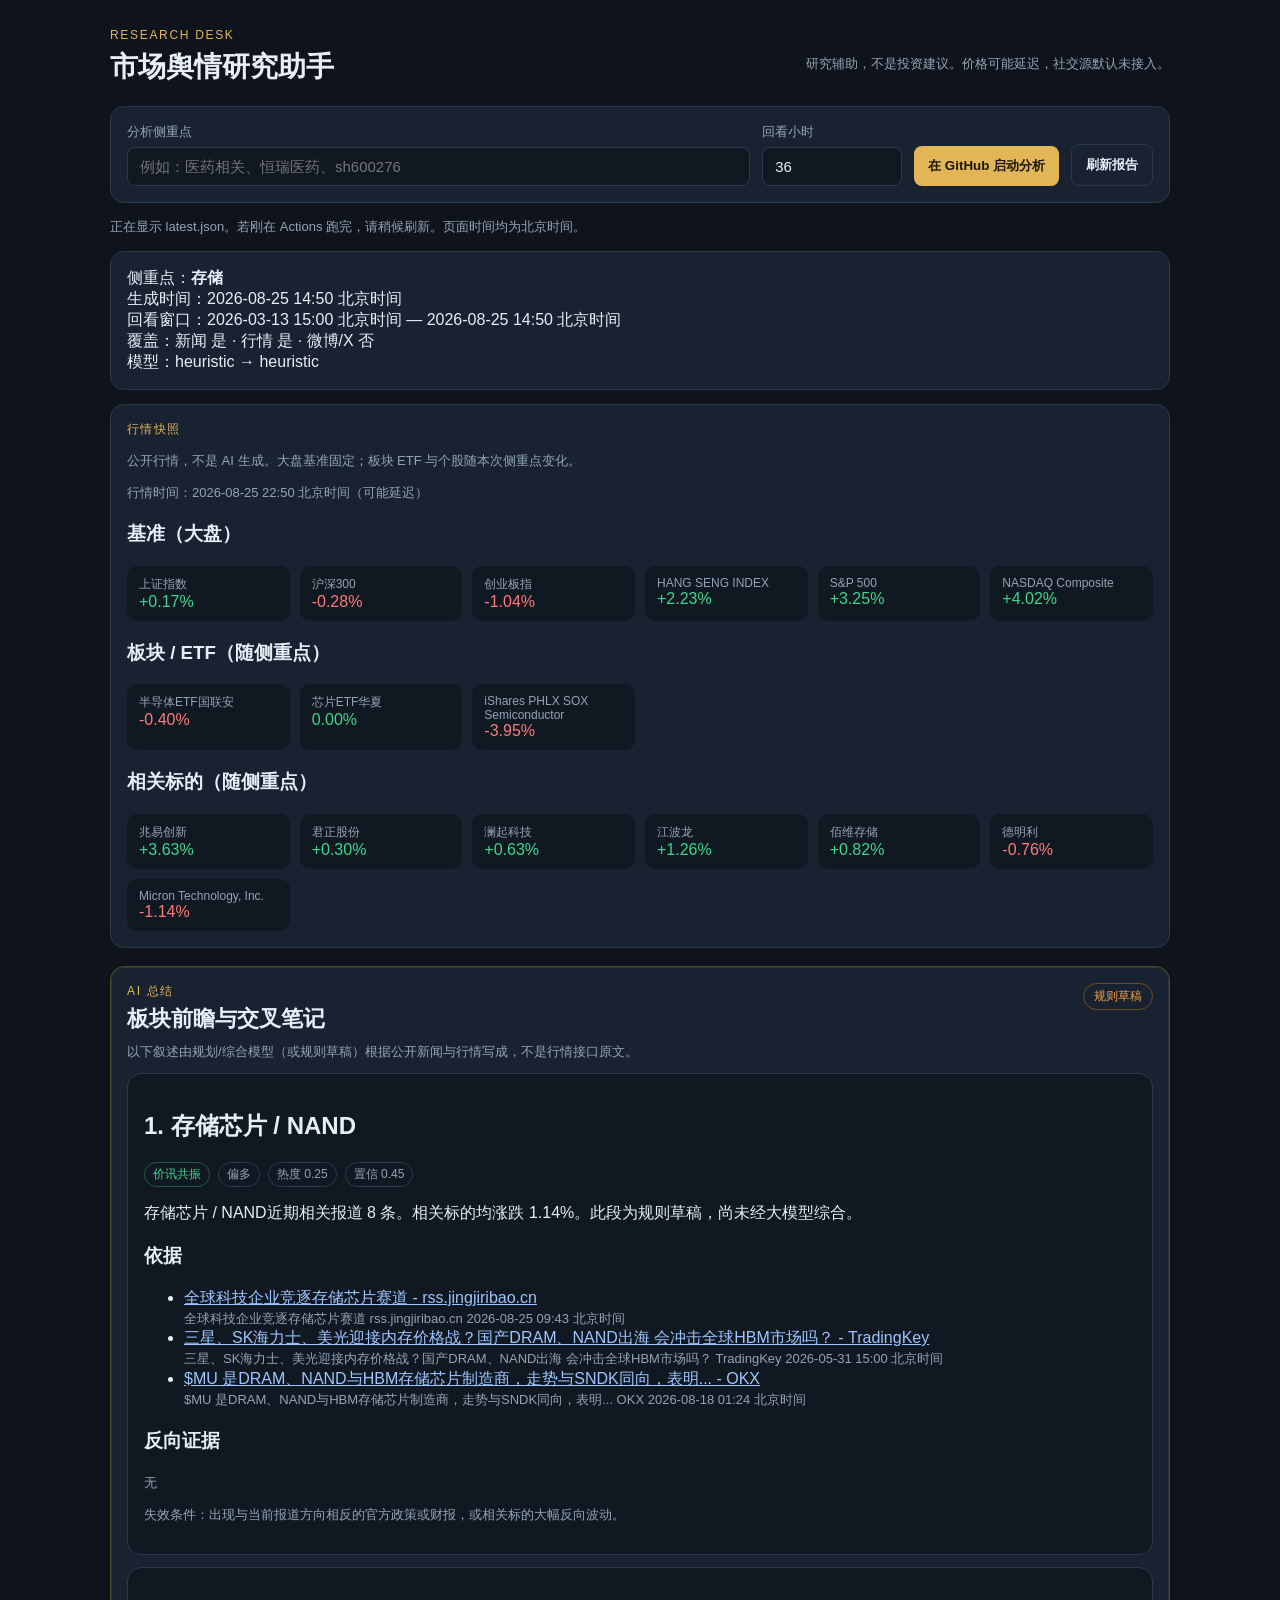
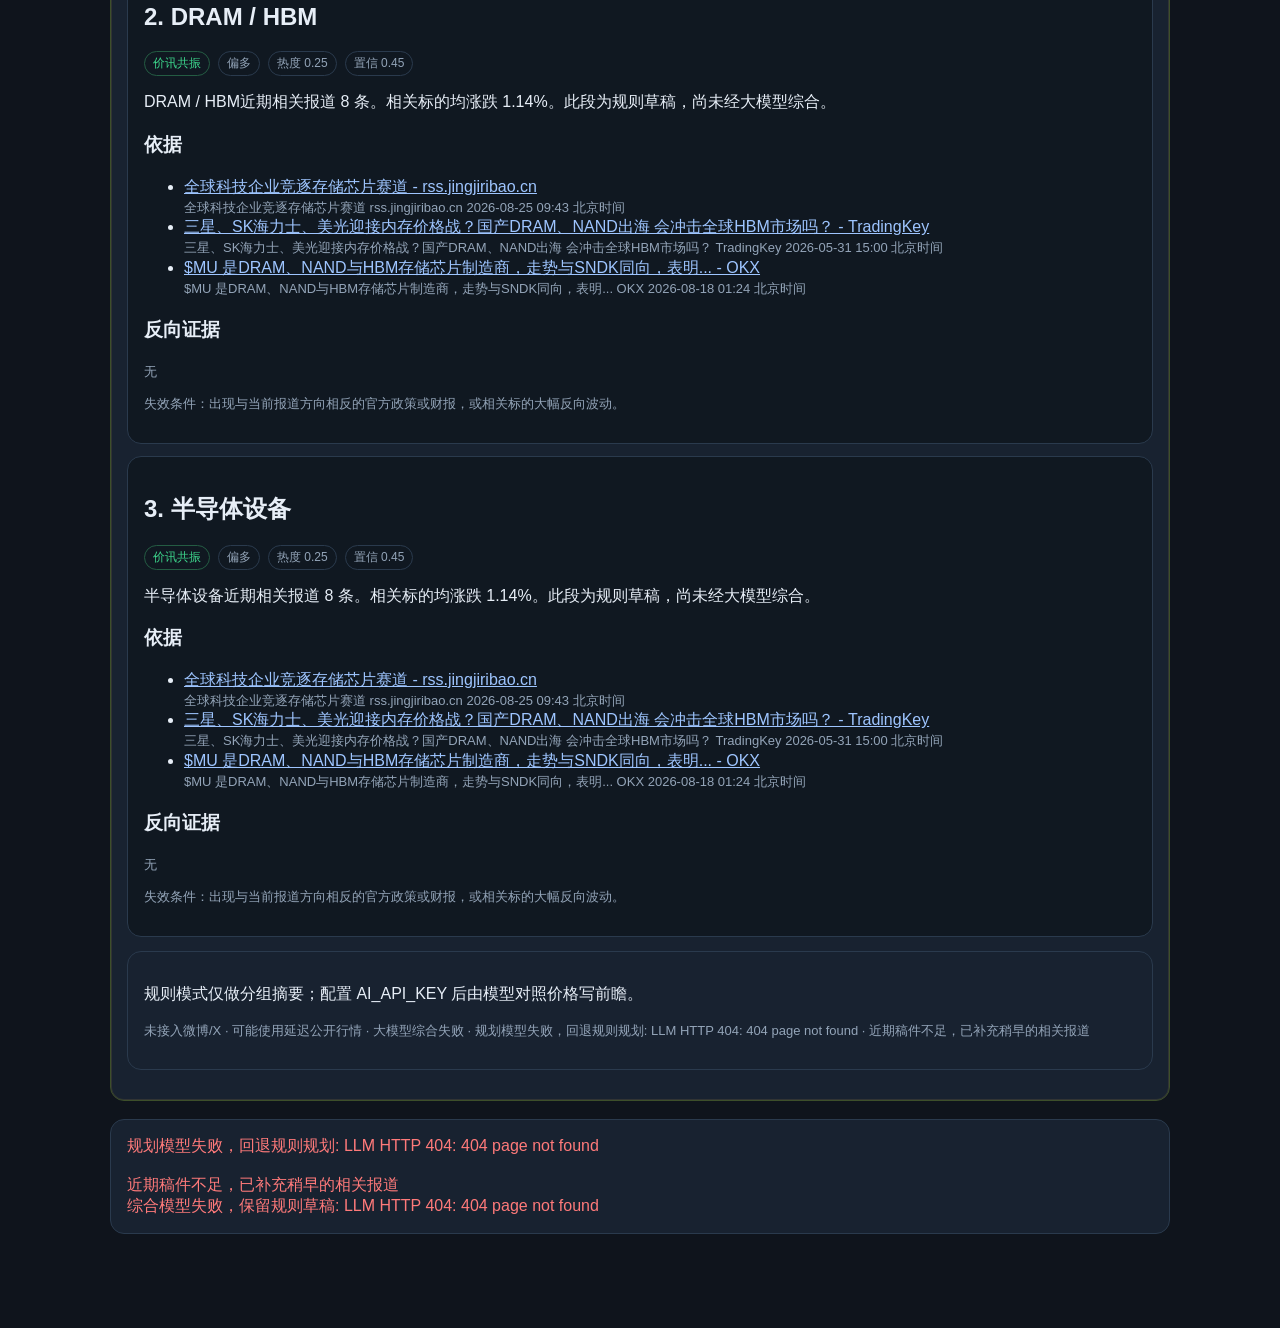
==== index.html @ d7b9e366 "Match quotes and news to the analysis focus, and label AI summary. Tencent quote timestamps are Beij" ====
<!DOCTYPE html>
<html lang="zh-CN">
  <head>
    <meta charset="utf-8" />
    <meta name="viewport" content="width=device-width, initial-scale=1" />
    <title>市场舆情研究助手</title>
    <link rel="stylesheet" href="./styles.css" />
  </head>
  <body>
    <header class="top">
      <div>
        <p class="kicker">Research desk</p>
        <h1>市场舆情研究助手</h1>
      </div>
      <p class="disclaimer">研究辅助，不是投资建议。价格可能延迟，社交源默认未接入。</p>
    </header>

    <section class="panel controls">
      <label>
        分析侧重点
        <input id="focus" type="text" placeholder="例如：医药相关、恒瑞医药、sh600276" />
      </label>
      <label>
        回看小时
        <input id="lookback" type="number" min="6" max="72" value="36" />
      </label>
      <button id="start" type="button">在 GitHub 启动分析</button>
      <button id="reload" type="button" class="ghost">刷新报告</button>
    </section>
    <p class="hint" id="hint">
      密钥在 GitHub Actions Secrets 中，不会出现在本页。点击后到仓库 Actions 里 Run workflow，把侧重点粘贴进去。板块 ETF 与个股随侧重点变化；大盘基准固定。
    </p>

    <section id="status" class="panel status" hidden></section>
    <section id="snapshot" class="panel snapshot" hidden></section>
    <section id="ai-summary" class="ai-summary" hidden>
      <header class="ai-summary-head">
        <div>
          <p class="kicker">AI 总结</p>
          <h2>板块前瞻与交叉笔记</h2>
        </div>
        <span id="ai-badge" class="ai-badge">—</span>
      </header>
      <p class="hint ai-summary-note">
        以下叙述由规划/综合模型（或规则草稿）根据公开新闻与行情写成，不是行情接口原文。
      </p>
      <div id="outlook"></div>
      <section id="notes" class="panel notes-inside"></section>
    </section>
    <section id="errors" class="panel errors" hidden></section>

    <script src="./config.js"></script>
    <script src="./app.js"></script>
  </body>
</html>
---- styles.css ----
:root {
  --bg: #0f141c;
  --panel: #182230;
  --line: #2a3a4d;
  --text: #e7eef7;
  --muted: #93a4b8;
  --gold: #e2b657;
  --up: #3dd68c;
  --down: #ff7a7a;
  --warn: #f0a14a;
}
* { box-sizing: border-box; }
html, body { margin: 0; padding: 0; background: var(--bg); color: var(--text); font-family: "Segoe UI", "PingFang SC", "Noto Sans SC", sans-serif; }
body { max-width: 1100px; margin: 0 auto; padding: 28px 20px 80px; }
.top { display: flex; justify-content: space-between; gap: 16px; align-items: flex-end; margin-bottom: 20px; }
.kicker { margin: 0; letter-spacing: 0.14em; text-transform: uppercase; color: var(--gold); font-size: 12px; }
h1 { margin: 6px 0 0; font-size: 28px; font-weight: 650; }
.disclaimer, .hint { color: var(--muted); font-size: 13px; line-height: 1.5; }
.panel { background: var(--panel); border: 1px solid var(--line); border-radius: 14px; padding: 16px; margin: 14px 0; }
.controls { display: grid; grid-template-columns: 1fr 140px auto auto; gap: 12px; align-items: end; }
label { display: flex; flex-direction: column; gap: 6px; font-size: 13px; color: var(--muted); }
input { background: #101821; color: var(--text); border: 1px solid var(--line); border-radius: 8px; padding: 10px 12px; font-size: 15px; }
button { background: var(--gold); color: #1b1406; border: 0; border-radius: 8px; padding: 11px 14px; font-weight: 700; cursor: pointer; }
button.ghost { background: transparent; color: var(--text); border: 1px solid var(--line); }
.quotes { display: grid; grid-template-columns: repeat(auto-fill, minmax(160px, 1fr)); gap: 10px; }
.quote { background: #101821; border-radius: 10px; padding: 10px 12px; }
.quote .name { color: var(--muted); font-size: 12px; }
.quote .chg.up { color: var(--up); }
.quote .chg.down { color: var(--down); }
.card { background: var(--panel); border: 1px solid var(--line); border-radius: 14px; padding: 16px; margin: 12px 0; }
.meta { display: flex; flex-wrap: wrap; gap: 8px; margin: 8px 0 12px; }
.tag { font-size: 12px; border-radius: 999px; padding: 3px 8px; border: 1px solid var(--line); color: var(--muted); }
.tag.confirming { color: var(--up); border-color: #245c43; }
.tag.pricedIn { color: var(--warn); border-color: #6d4d1f; }
.tag.divergence { color: var(--down); border-color: #6d2e2e; }
.snapshot-kicker, .section-kicker {
  margin: 0 0 8px;
  letter-spacing: 0.12em;
  text-transform: uppercase;
  color: var(--gold);
  font-size: 12px;
}
.ai-summary {
  background: var(--panel);
  border: 1px solid #3d4f2a;
  border-radius: 14px;
  padding: 16px;
  margin: 18px 0;
  box-shadow: inset 0 0 0 1px rgba(226, 182, 87, 0.12);
}
.ai-summary-head {
  display: flex;
  justify-content: space-between;
  gap: 12px;
  align-items: flex-start;
  margin-bottom: 8px;
}
.ai-summary-head h2 { margin: 4px 0 0; font-size: 22px; }
.ai-summary-note { margin: 0 0 12px; }
.ai-badge {
  font-size: 12px;
  border-radius: 999px;
  padding: 4px 10px;
  border: 1px solid #6d4d1f;
  color: var(--gold);
  white-space: nowrap;
}
.ai-badge.heuristic {
  color: var(--warn);
  border-color: #6d4d1f;
}
.ai-summary .card { background: #101821; }
.evidence a { color: #9ec5ff; }
.errors { color: var(--down); white-space: pre-wrap; }
@media (max-width: 800px) {
  .top, .controls { display: block; }
  button { width: 100%; margin-top: 8px; }
}
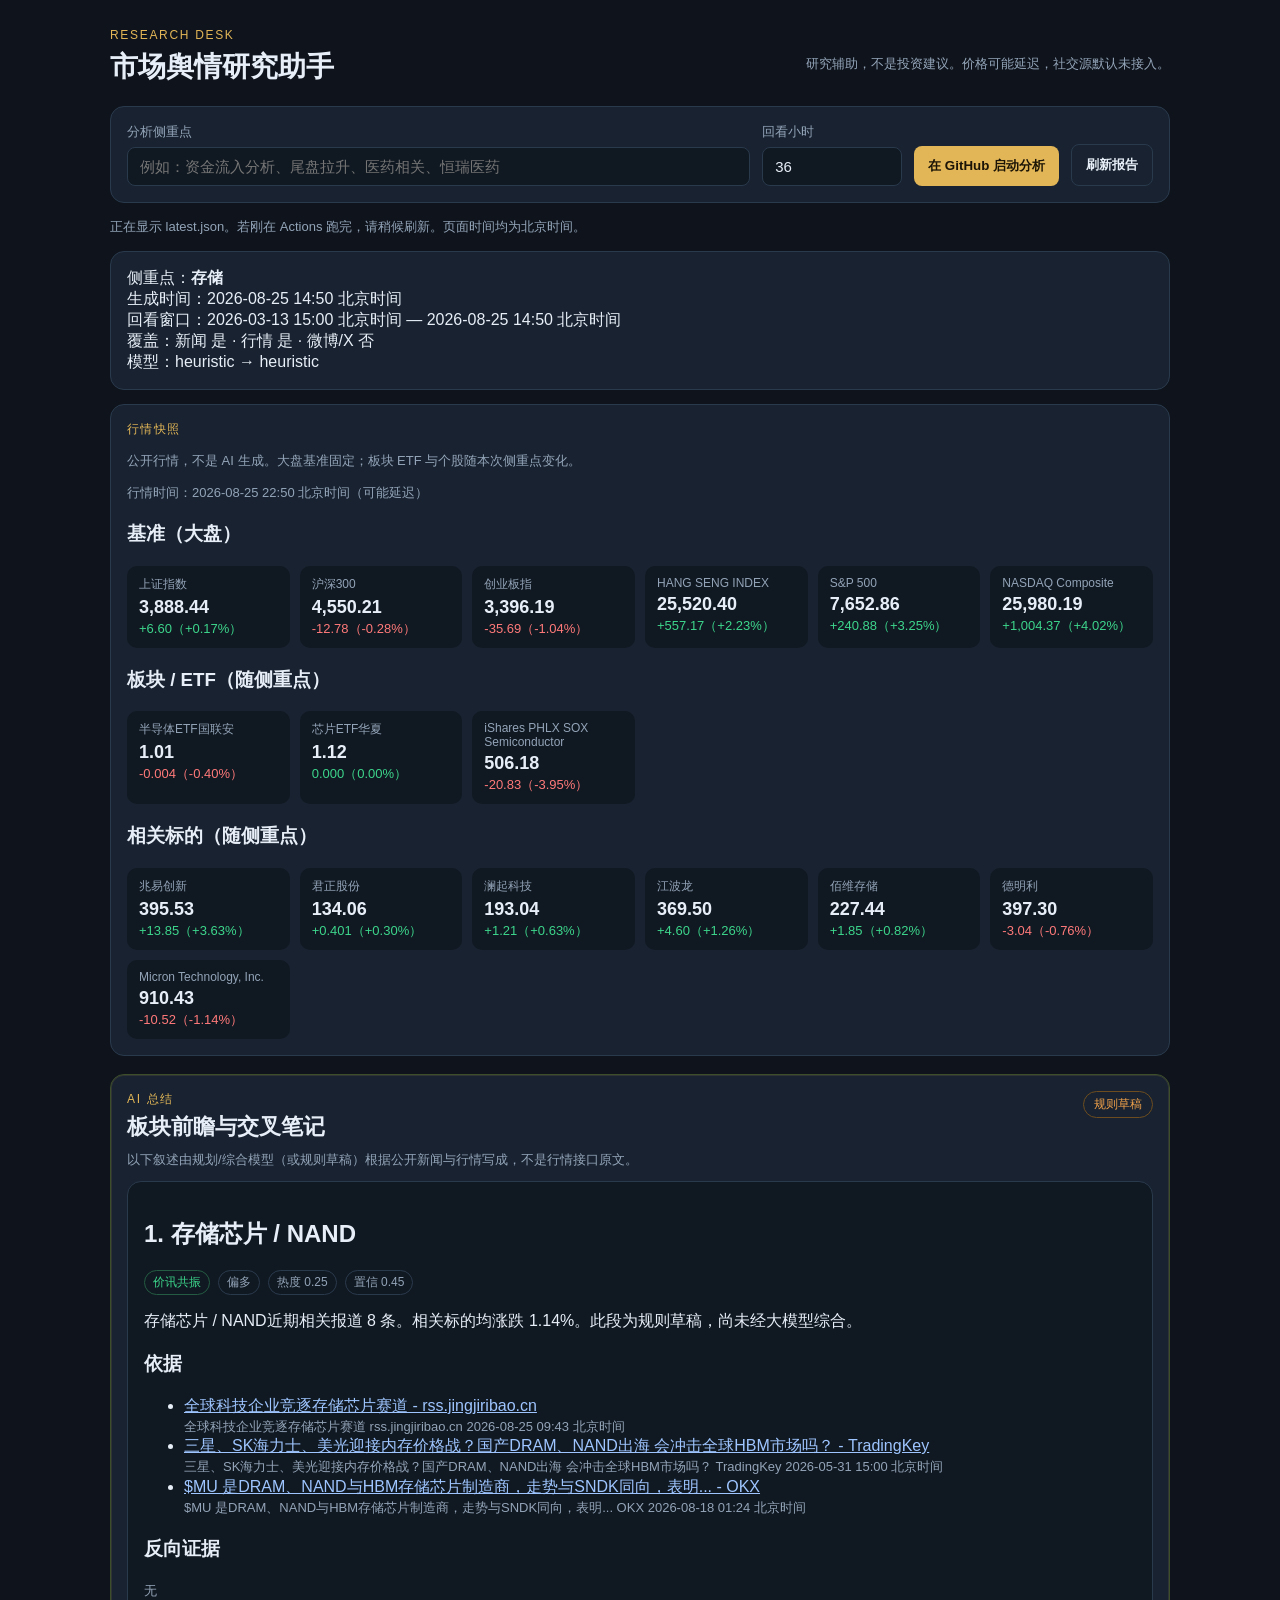
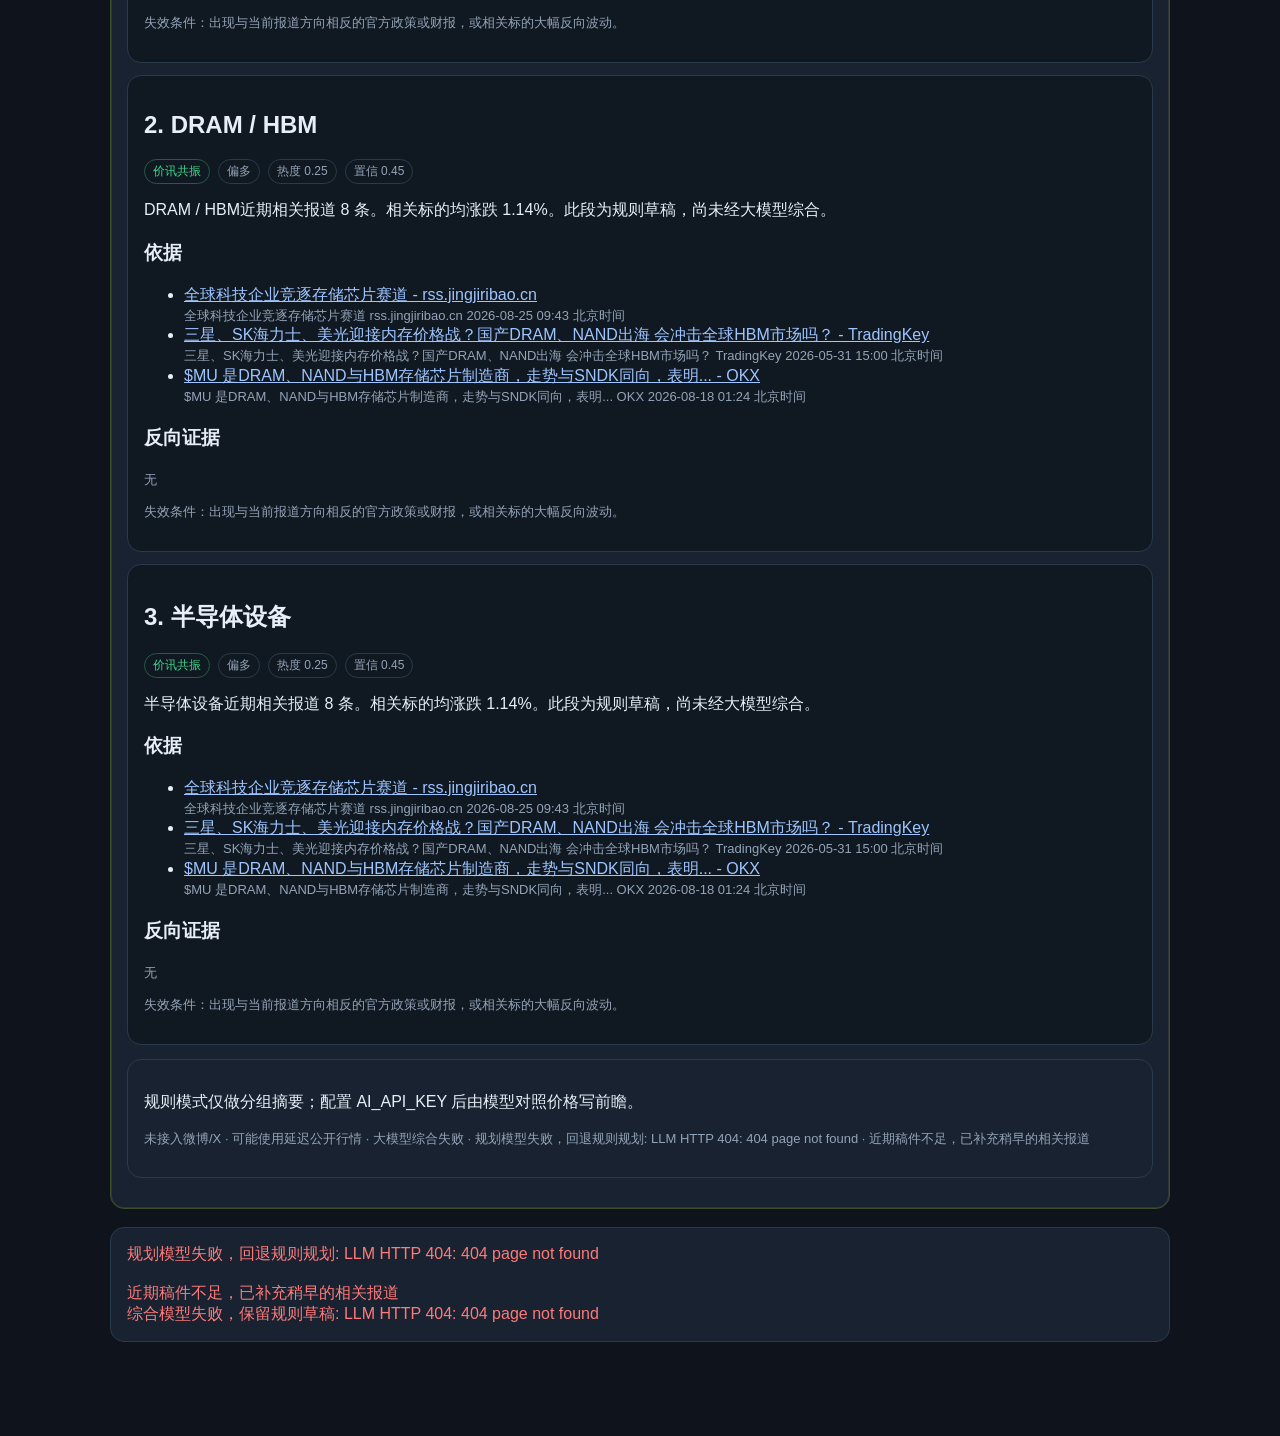
==== commit 848b62ec: "Treat tape prompts like capital-inflow and late-session ramps as session scans. 资金流入分析 was classifie" ====
--- a/index.html
+++ b/index.html
@@ -18,7 +18,7 @@
     <section class="panel controls">
       <label>
         分析侧重点
-        <input id="focus" type="text" placeholder="例如：医药相关、恒瑞医药、sh600276" />
+        <input id="focus" type="text" placeholder="例如：资金流入分析、尾盘拉升、医药相关、恒瑞医药" />
       </label>
       <label>
         回看小时
--- a/styles.css
+++ b/styles.css
@@ -25,6 +25,8 @@
 .quotes { display: grid; grid-template-columns: repeat(auto-fill, minmax(160px, 1fr)); gap: 10px; }
 .quote { background: #101821; border-radius: 10px; padding: 10px 12px; }
 .quote .name { color: var(--muted); font-size: 12px; }
+.quote .price { font-size: 18px; font-weight: 650; margin: 4px 0 2px; }
+.quote .chg { font-size: 13px; }
 .quote .chg.up { color: var(--up); }
 .quote .chg.down { color: var(--down); }
 .card { background: var(--panel); border: 1px solid var(--line); border-radius: 14px; padding: 16px; margin: 12px 0; }
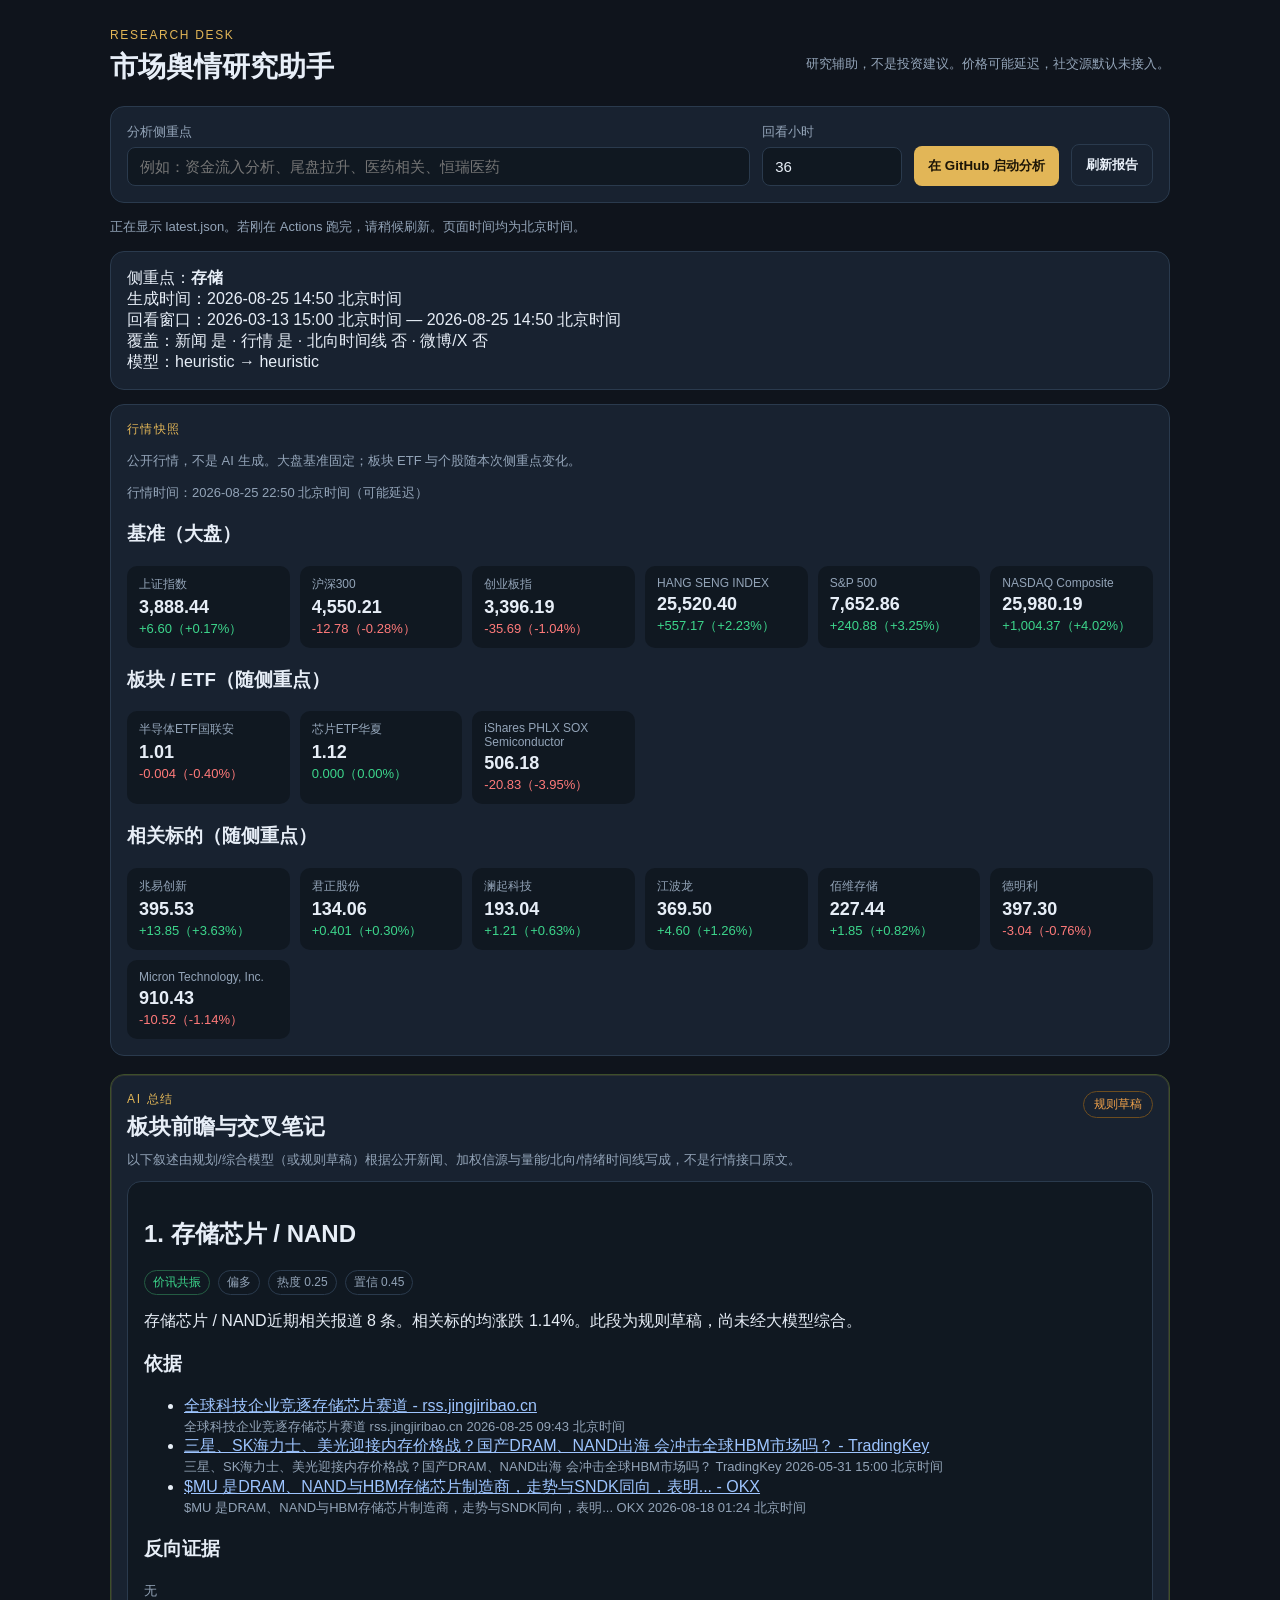
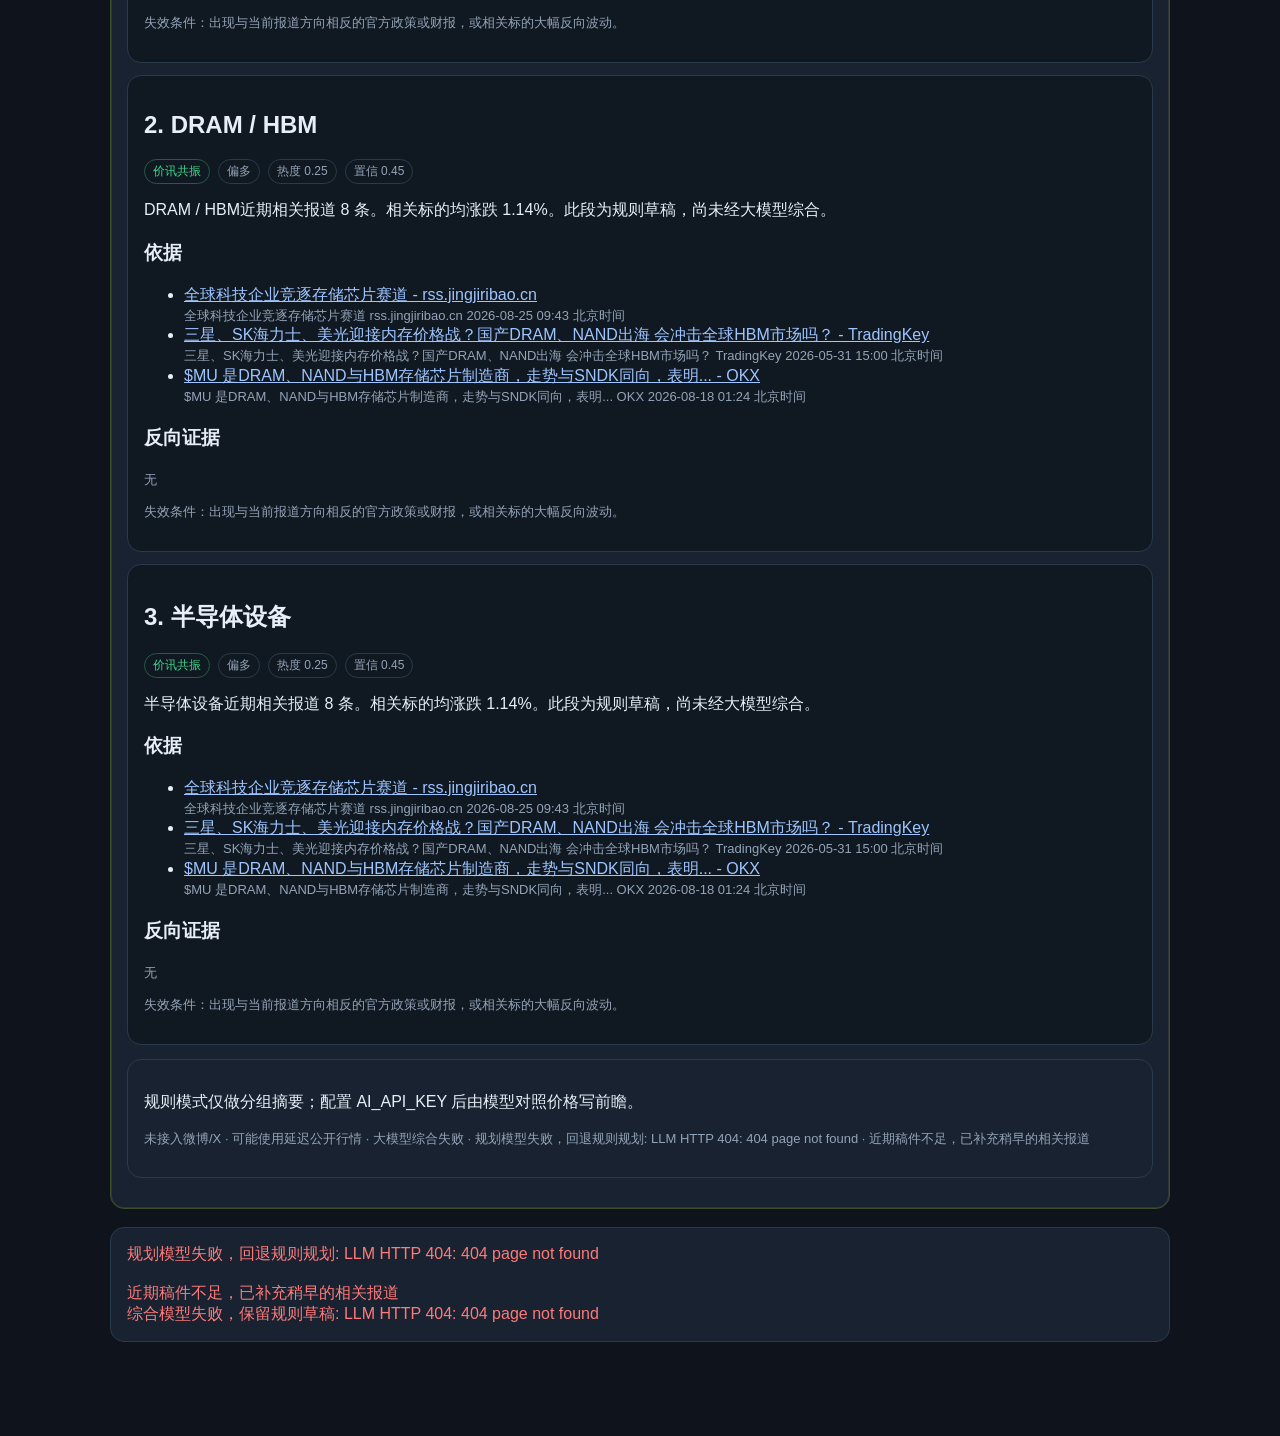
==== commit 0eb6b04e: "Weight news sources and add volume, flow, and sentiment timelines. Expand search to official, blog, " ====
--- a/index.html
+++ b/index.html
@@ -28,11 +28,12 @@
       <button id="reload" type="button" class="ghost">刷新报告</button>
     </section>
     <p class="hint" id="hint">
-      密钥在 GitHub Actions Secrets 中，不会出现在本页。点击后到仓库 Actions 里 Run workflow，把侧重点粘贴进去。板块 ETF 与个股随侧重点变化；大盘基准固定。
+      密钥在 GitHub Actions Secrets 中，不会出现在本页。点击后到仓库 Actions 里 Run workflow，把侧重点粘贴进去。板块 ETF 与个股随侧重点变化；大盘基准固定。新闻按官方/主流媒体/博客加权，量能与北向按时间线解读。
     </p>
 
     <section id="status" class="panel status" hidden></section>
     <section id="snapshot" class="panel snapshot" hidden></section>
+    <section id="pulse" class="panel pulse" hidden></section>
     <section id="ai-summary" class="ai-summary" hidden>
       <header class="ai-summary-head">
         <div>
@@ -42,7 +43,7 @@
         <span id="ai-badge" class="ai-badge">—</span>
       </header>
       <p class="hint ai-summary-note">
-        以下叙述由规划/综合模型（或规则草稿）根据公开新闻与行情写成，不是行情接口原文。
+        以下叙述由规划/综合模型（或规则草稿）根据公开新闻、加权信源与量能/北向/情绪时间线写成，不是行情接口原文。
       </p>
       <div id="outlook"></div>
       <section id="notes" class="panel notes-inside"></section>
--- a/styles.css
+++ b/styles.css
@@ -72,9 +72,15 @@
   border-color: #6d4d1f;
 }
 .ai-summary .card { background: #101821; }
+.pulse-grid { display: grid; grid-template-columns: repeat(3, 1fr); gap: 12px; }
+.pulse-lane { background: #101821; border-radius: 10px; padding: 12px; }
+.pulse-lane-head { display: flex; justify-content: space-between; align-items: center; gap: 8px; margin-bottom: 6px; }
+.pulse-lane h3 { margin: 0; font-size: 15px; }
+.spark { display: block; margin: 6px 0 8px; }
 .evidence a { color: #9ec5ff; }
 .errors { color: var(--down); white-space: pre-wrap; }
 @media (max-width: 800px) {
   .top, .controls { display: block; }
   button { width: 100%; margin-top: 8px; }
+  .pulse-grid { grid-template-columns: 1fr; }
 }
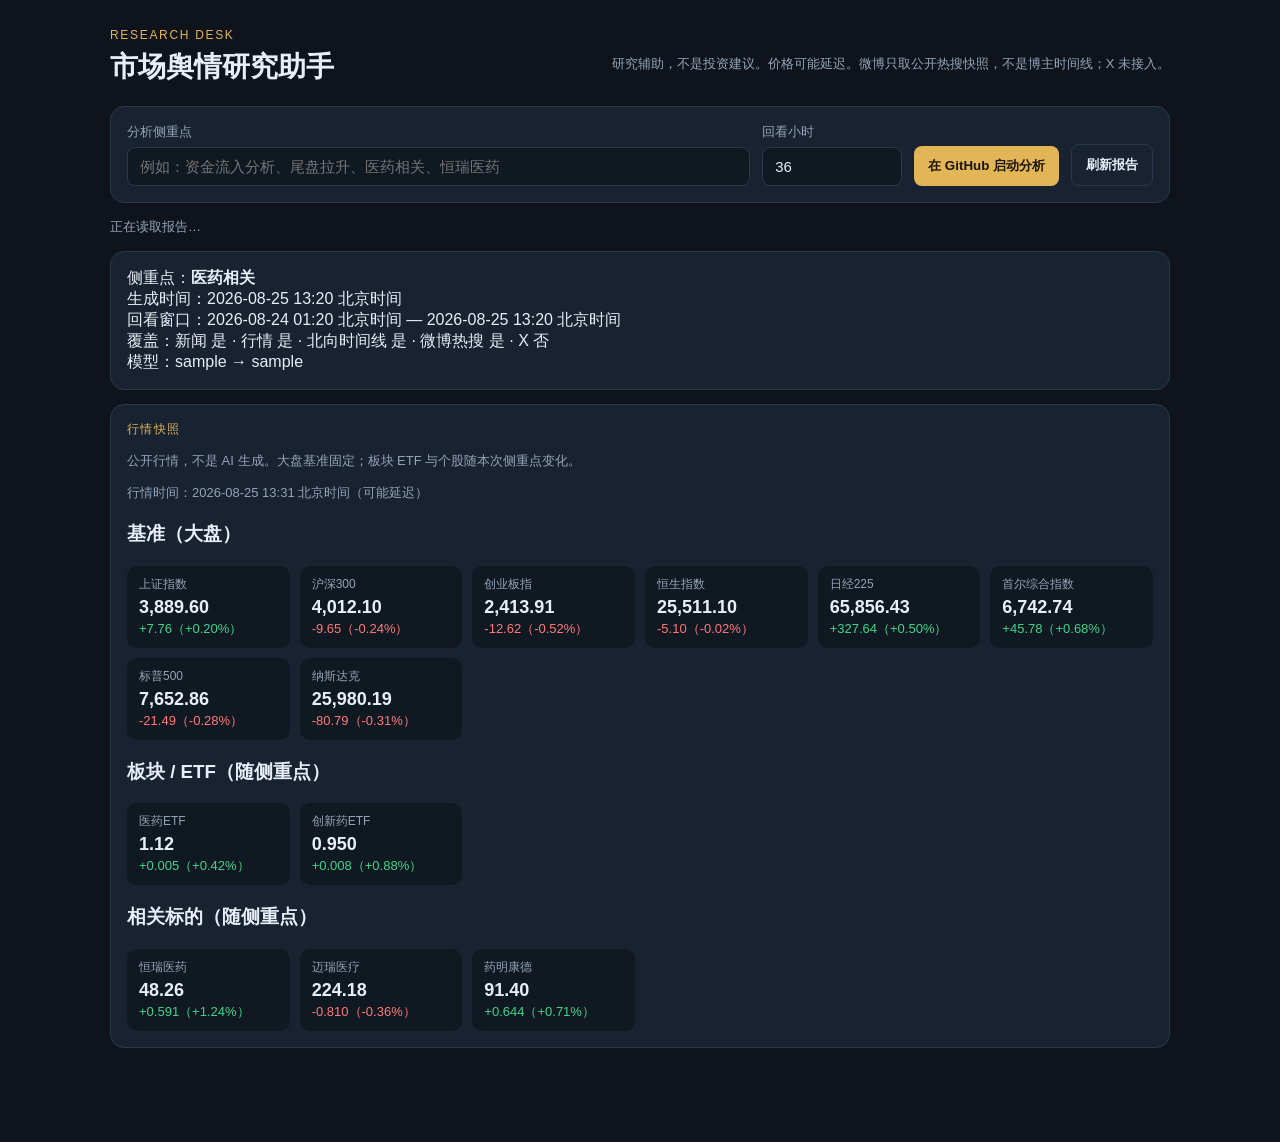
==== commit 6b2eb123: "Add public Weibo finance hot-search snapshot. Pull weibo.com/ajax hot_band (fallback hotSearch) with" ====
--- a/index.html
+++ b/index.html
@@ -12,7 +12,7 @@
         <p class="kicker">Research desk</p>
         <h1>市场舆情研究助手</h1>
       </div>
-      <p class="disclaimer">研究辅助，不是投资建议。价格可能延迟，社交源默认未接入。</p>
+      <p class="disclaimer">研究辅助，不是投资建议。价格可能延迟。微博只取公开热搜快照，不是博主时间线；X 未接入。</p>
     </header>
 
     <section class="panel controls">
@@ -28,12 +28,13 @@
       <button id="reload" type="button" class="ghost">刷新报告</button>
     </section>
     <p class="hint" id="hint">
-      密钥在 GitHub Actions Secrets 中，不会出现在本页。点击后到仓库 Actions 里 Run workflow，把侧重点粘贴进去。板块 ETF 与个股随侧重点变化；大盘基准固定。新闻按官方/主流媒体/博客加权，量能与北向按时间线解读。
+      密钥在 GitHub Actions Secrets 中，不会出现在本页。点击后到仓库 Actions 里 Run workflow，把侧重点粘贴进去。板块 ETF 与个股随侧重点变化；大盘基准固定。新闻按官方/主流媒体/博客加权，量能与北向按时间线解读。微博公开热搜按财经分类过滤，以上榜时间衡量时效。
     </p>
 
     <section id="status" class="panel status" hidden></section>
     <section id="snapshot" class="panel snapshot" hidden></section>
     <section id="pulse" class="panel pulse" hidden></section>
+    <section id="hotsearch" class="panel hotsearch" hidden></section>
     <section id="ai-summary" class="ai-summary" hidden>
       <header class="ai-summary-head">
         <div>
@@ -43,7 +44,7 @@
         <span id="ai-badge" class="ai-badge">—</span>
       </header>
       <p class="hint ai-summary-note">
-        以下叙述由规划/综合模型（或规则草稿）根据公开新闻、加权信源与量能/北向/情绪时间线写成，不是行情接口原文。
+        以下叙述由规划/综合模型（或规则草稿）根据公开新闻、加权信源、量能/北向/情绪时间线与微博财经热搜快照写成，不是行情接口原文。
       </p>
       <div id="outlook"></div>
       <section id="notes" class="panel notes-inside"></section>
--- a/styles.css
+++ b/styles.css
@@ -71,11 +71,17 @@
   color: var(--warn);
   border-color: #6d4d1f;
 }
-.ai-summary .card { background: #101821; }
+.notes-inside { background: #101821; }
+.trend-notes { background: #0c1219; border: 1px solid #3d4f2a; border-radius: 10px; padding: 12px; margin-bottom: 12px; }
+.trend-notes p { margin: 6px 0 0; }
 .pulse-grid { display: grid; grid-template-columns: repeat(3, 1fr); gap: 12px; }
 .pulse-lane { background: #101821; border-radius: 10px; padding: 12px; }
 .pulse-lane-head { display: flex; justify-content: space-between; align-items: center; gap: 8px; margin-bottom: 6px; }
 .pulse-lane h3 { margin: 0; font-size: 15px; }
+.hot-list { margin: 8px 0 0; padding-left: 22px; }
+.hot-list li { margin: 8px 0; }
+.hot-word { font-weight: 600; }
+.hot-word a { color: #9ec5ff; }
 .spark { display: block; margin: 6px 0 8px; }
 .evidence a { color: #9ec5ff; }
 .errors { color: var(--down); white-space: pre-wrap; }
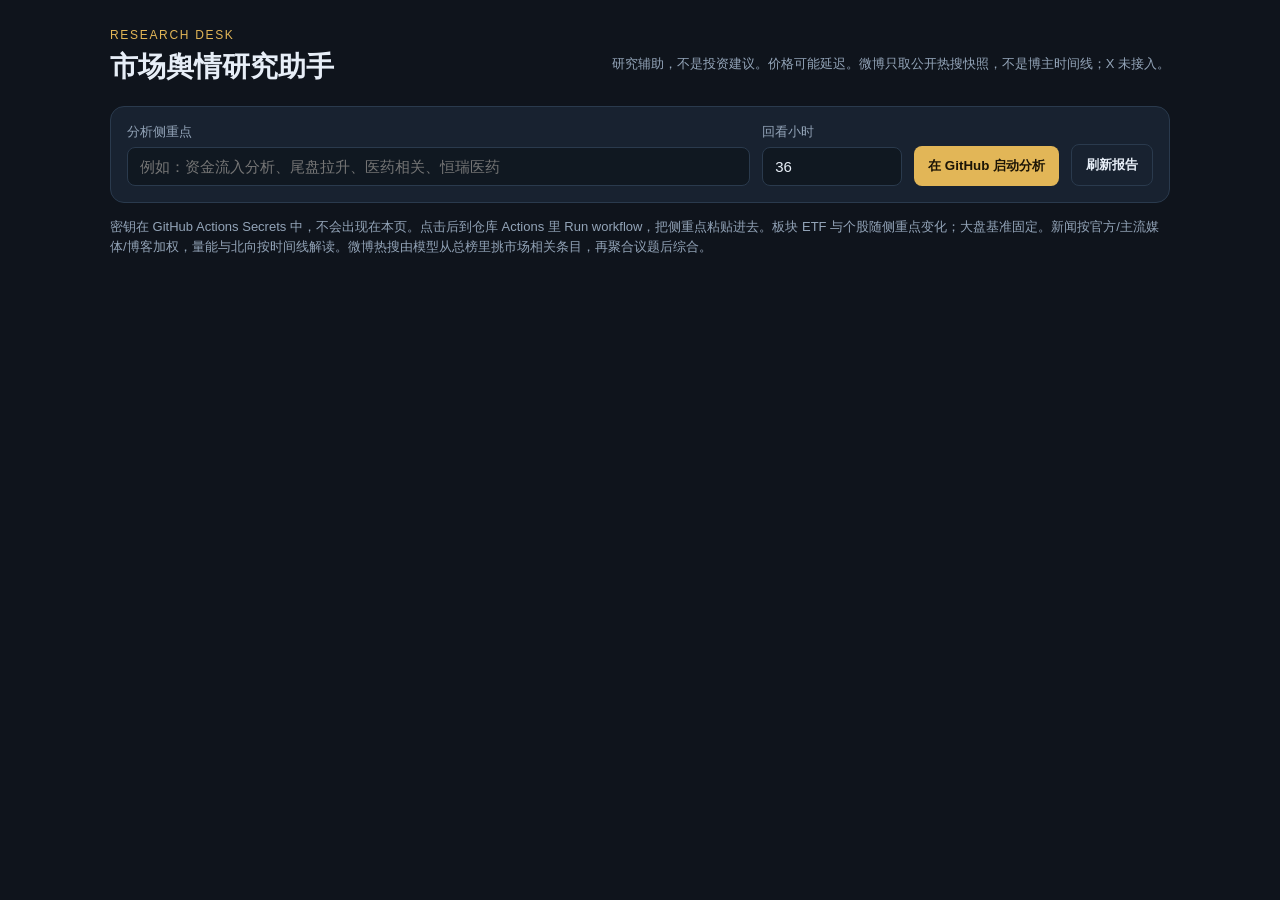
==== commit 08dd6085: "Let the LLM pick Weibo tape and cluster news before synthesis. The public hot board usually has one " ====
--- a/index.html
+++ b/index.html
@@ -28,13 +28,14 @@
       <button id="reload" type="button" class="ghost">刷新报告</button>
     </section>
     <p class="hint" id="hint">
-      密钥在 GitHub Actions Secrets 中，不会出现在本页。点击后到仓库 Actions 里 Run workflow，把侧重点粘贴进去。板块 ETF 与个股随侧重点变化；大盘基准固定。新闻按官方/主流媒体/博客加权，量能与北向按时间线解读。微博公开热搜按财经分类过滤，以上榜时间衡量时效。
+      密钥在 GitHub Actions Secrets 中，不会出现在本页。点击后到仓库 Actions 里 Run workflow，把侧重点粘贴进去。板块 ETF 与个股随侧重点变化；大盘基准固定。新闻按官方/主流媒体/博客加权，量能与北向按时间线解读。微博热搜由模型从总榜里挑市场相关条目，再聚合议题后综合。
     </p>
 
     <section id="status" class="panel status" hidden></section>
     <section id="snapshot" class="panel snapshot" hidden></section>
     <section id="pulse" class="panel pulse" hidden></section>
     <section id="hotsearch" class="panel hotsearch" hidden></section>
+    <section id="aggregates" class="panel aggregates" hidden></section>
     <section id="ai-summary" class="ai-summary" hidden>
       <header class="ai-summary-head">
         <div>
@@ -44,7 +45,7 @@
         <span id="ai-badge" class="ai-badge">—</span>
       </header>
       <p class="hint ai-summary-note">
-        以下叙述由规划/综合模型（或规则草稿）根据公开新闻、加权信源、量能/北向/情绪时间线与微博财经热搜快照写成，不是行情接口原文。
+        以下叙述由规划/聚合/综合模型（或规则草稿）根据公开新闻、加权信源、量能/北向/情绪时间线与微博热搜写成，不是行情接口原文。
       </p>
       <div id="outlook"></div>
       <section id="notes" class="panel notes-inside"></section>
--- a/styles.css
+++ b/styles.css
@@ -82,6 +82,10 @@
 .hot-list li { margin: 8px 0; }
 .hot-word { font-weight: 600; }
 .hot-word a { color: #9ec5ff; }
+.aggregate-grid { display: grid; grid-template-columns: repeat(2, 1fr); gap: 12px; }
+.aggregate-card { background: #101821; border-radius: 10px; padding: 12px; }
+.aggregate-card h3 { margin: 0 0 6px; font-size: 15px; }
+.aggregate-card p { margin: 6px 0 0; }
 .spark { display: block; margin: 6px 0 8px; }
 .evidence a { color: #9ec5ff; }
 .errors { color: var(--down); white-space: pre-wrap; }
@@ -89,4 +93,5 @@
   .top, .controls { display: block; }
   button { width: 100%; margin-top: 8px; }
   .pulse-grid { grid-template-columns: 1fr; }
+  .aggregate-grid { grid-template-columns: 1fr; }
 }
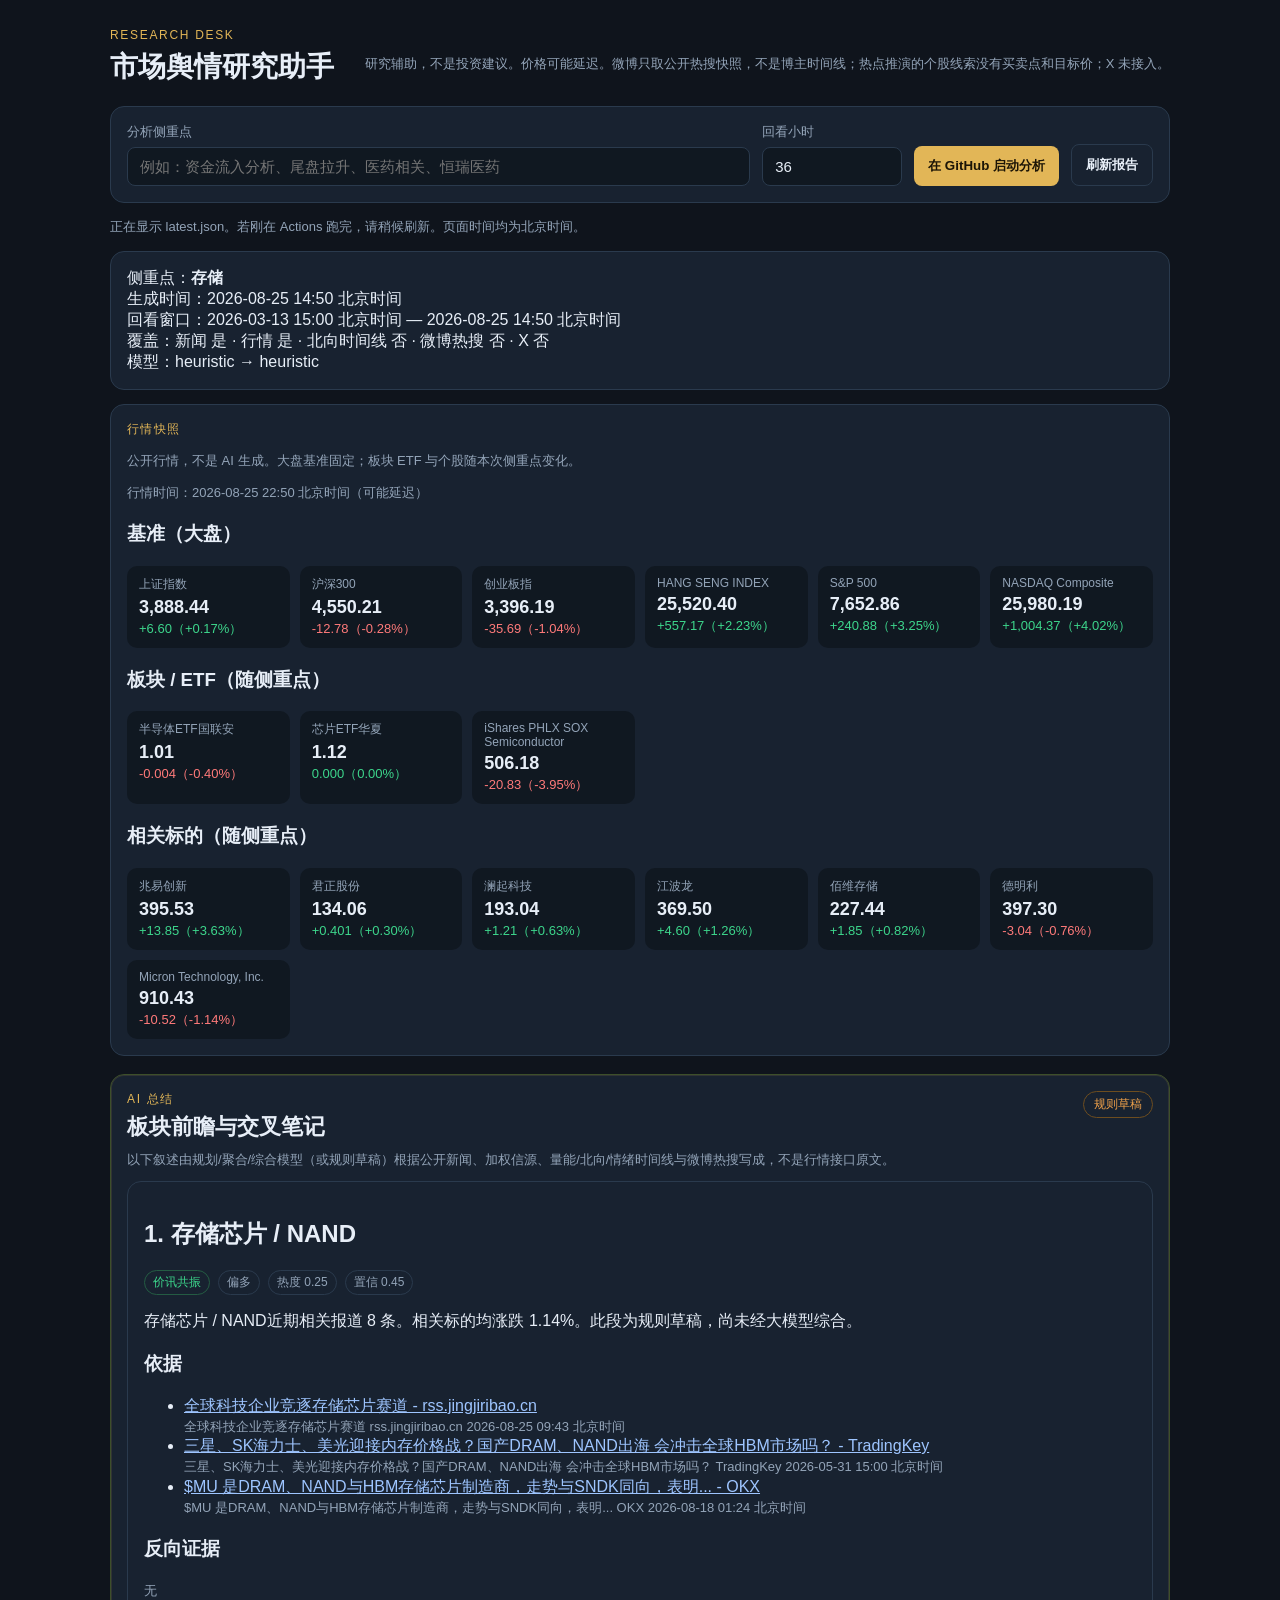
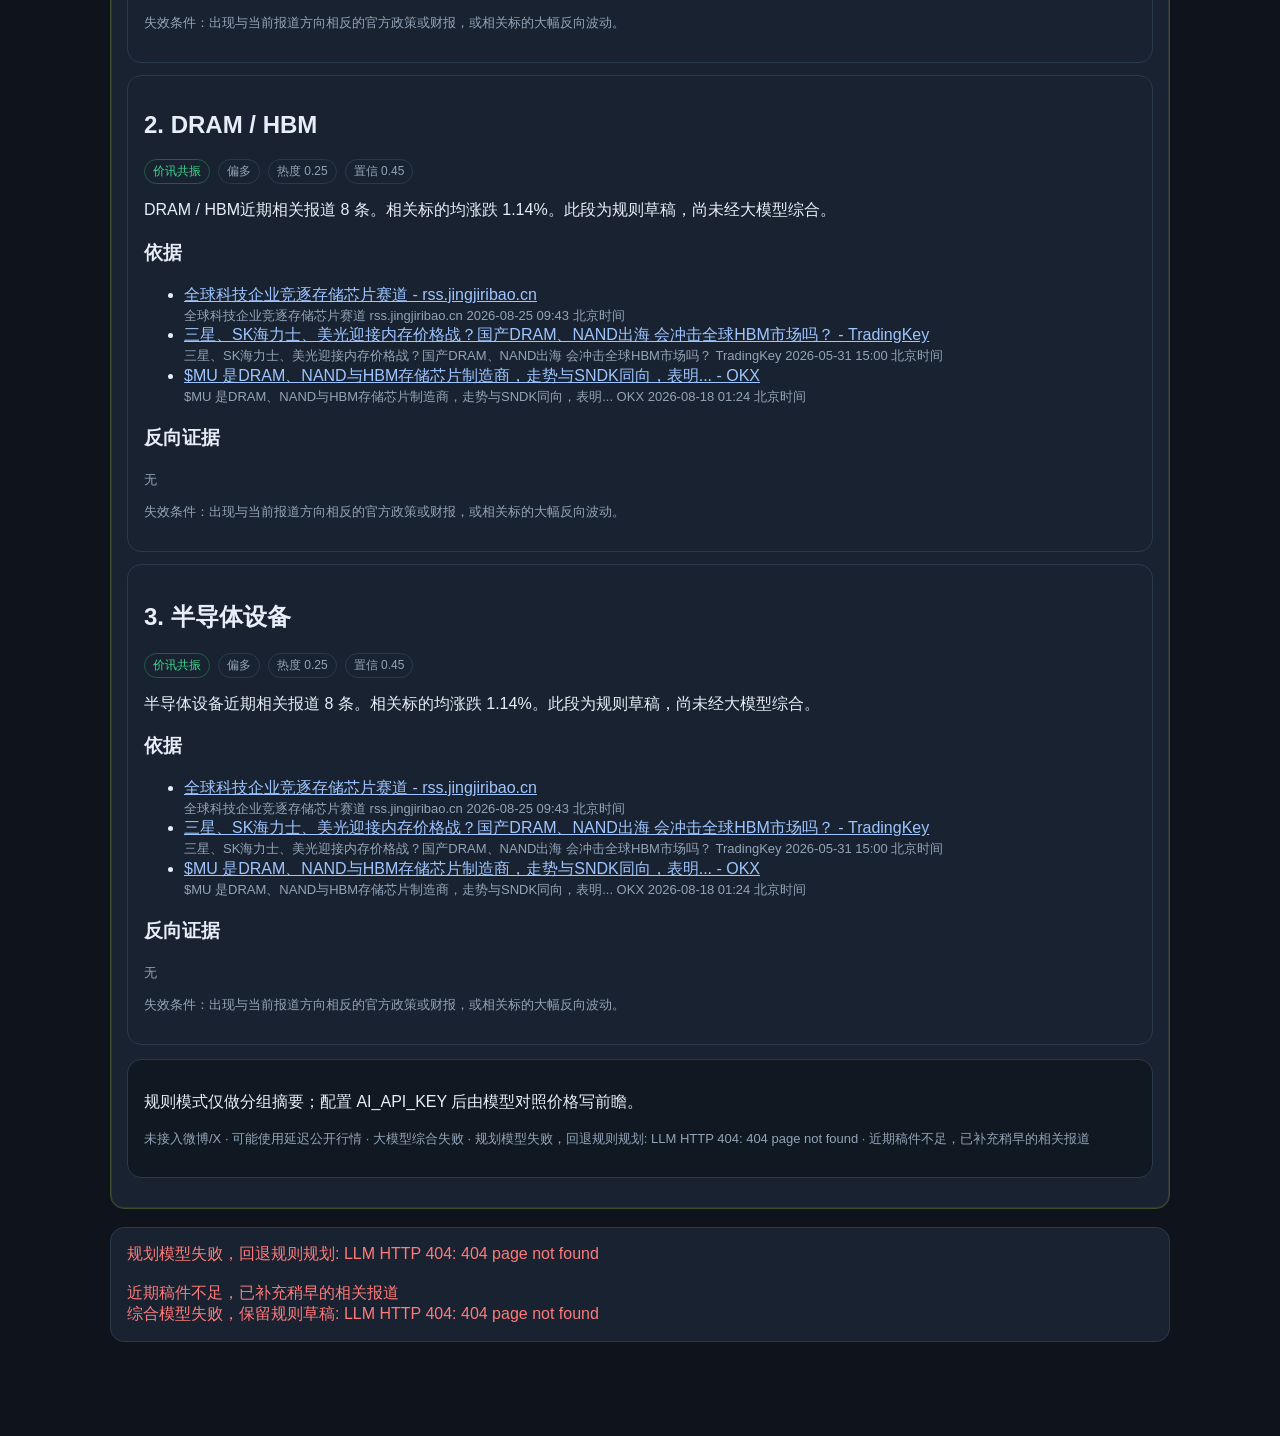
==== commit 2073c5fa: "Filter lifestyle Weibo noise, cluster disaster hot search, and add hotspot stock clues. Drop beauty," ====
--- a/index.html
+++ b/index.html
@@ -12,7 +12,7 @@
         <p class="kicker">Research desk</p>
         <h1>市场舆情研究助手</h1>
       </div>
-      <p class="disclaimer">研究辅助，不是投资建议。价格可能延迟。微博只取公开热搜快照，不是博主时间线；X 未接入。</p>
+      <p class="disclaimer">研究辅助，不是投资建议。价格可能延迟。微博只取公开热搜快照，不是博主时间线；热点推演的个股线索没有买卖点和目标价；X 未接入。</p>
     </header>
 
     <section class="panel controls">
@@ -28,7 +28,7 @@
       <button id="reload" type="button" class="ghost">刷新报告</button>
     </section>
     <p class="hint" id="hint">
-      密钥在 GitHub Actions Secrets 中，不会出现在本页。点击后到仓库 Actions 里 Run workflow，把侧重点粘贴进去。板块 ETF 与个股随侧重点变化；大盘基准固定。新闻按官方/主流媒体/博客加权，量能与北向按时间线解读。微博热搜由模型从总榜里挑市场相关条目，再聚合议题后综合。
+      密钥在 GitHub Actions Secrets 中，不会出现在本页。点击后到仓库 Actions 里 Run workflow，把侧重点粘贴进去。板块 ETF 与个股随侧重点变化；大盘基准固定。新闻按官方/主流媒体/博客加权，量能与北向按时间线解读。微博热搜过滤美妆/旅游等生活噪声，重大社会热点会聚类后推演个股线索。
     </p>
 
     <section id="status" class="panel status" hidden></section>
@@ -36,6 +36,7 @@
     <section id="pulse" class="panel pulse" hidden></section>
     <section id="hotsearch" class="panel hotsearch" hidden></section>
     <section id="aggregates" class="panel aggregates" hidden></section>
+    <section id="opportunities" class="panel opportunities" hidden></section>
     <section id="ai-summary" class="ai-summary" hidden>
       <header class="ai-summary-head">
         <div>
--- a/styles.css
+++ b/styles.css
@@ -82,6 +82,16 @@
 .hot-list li { margin: 8px 0; }
 .hot-word { font-weight: 600; }
 .hot-word a { color: #9ec5ff; }
+.hot-cluster { background: #101821; border-radius: 10px; padding: 12px; margin: 10px 0; }
+.hot-cluster.focus-event { border: 1px solid #6d4d1f; }
+.hot-cluster-head { display: flex; flex-wrap: wrap; gap: 8px; align-items: baseline; }
+.hot-cluster-head h3 { margin: 0; font-size: 16px; }
+.tag.focus { color: var(--gold); border-color: #6d4d1f; }
+.opportunity-grid { display: grid; grid-template-columns: repeat(2, 1fr); gap: 12px; }
+.opportunity-card { background: #101821; border-radius: 10px; padding: 12px; }
+.opportunity-card h3 { margin: 0 0 6px; font-size: 16px; }
+.opportunity-card p { margin: 6px 0 0; }
+.opportunity-quote { display: flex; gap: 10px; align-items: baseline; margin: 4px 0 2px; }
 .aggregate-grid { display: grid; grid-template-columns: repeat(2, 1fr); gap: 12px; }
 .aggregate-card { background: #101821; border-radius: 10px; padding: 12px; }
 .aggregate-card h3 { margin: 0 0 6px; font-size: 15px; }
@@ -94,4 +104,5 @@
   button { width: 100%; margin-top: 8px; }
   .pulse-grid { grid-template-columns: 1fr; }
   .aggregate-grid { grid-template-columns: 1fr; }
+  .opportunity-grid { grid-template-columns: 1fr; }
 }
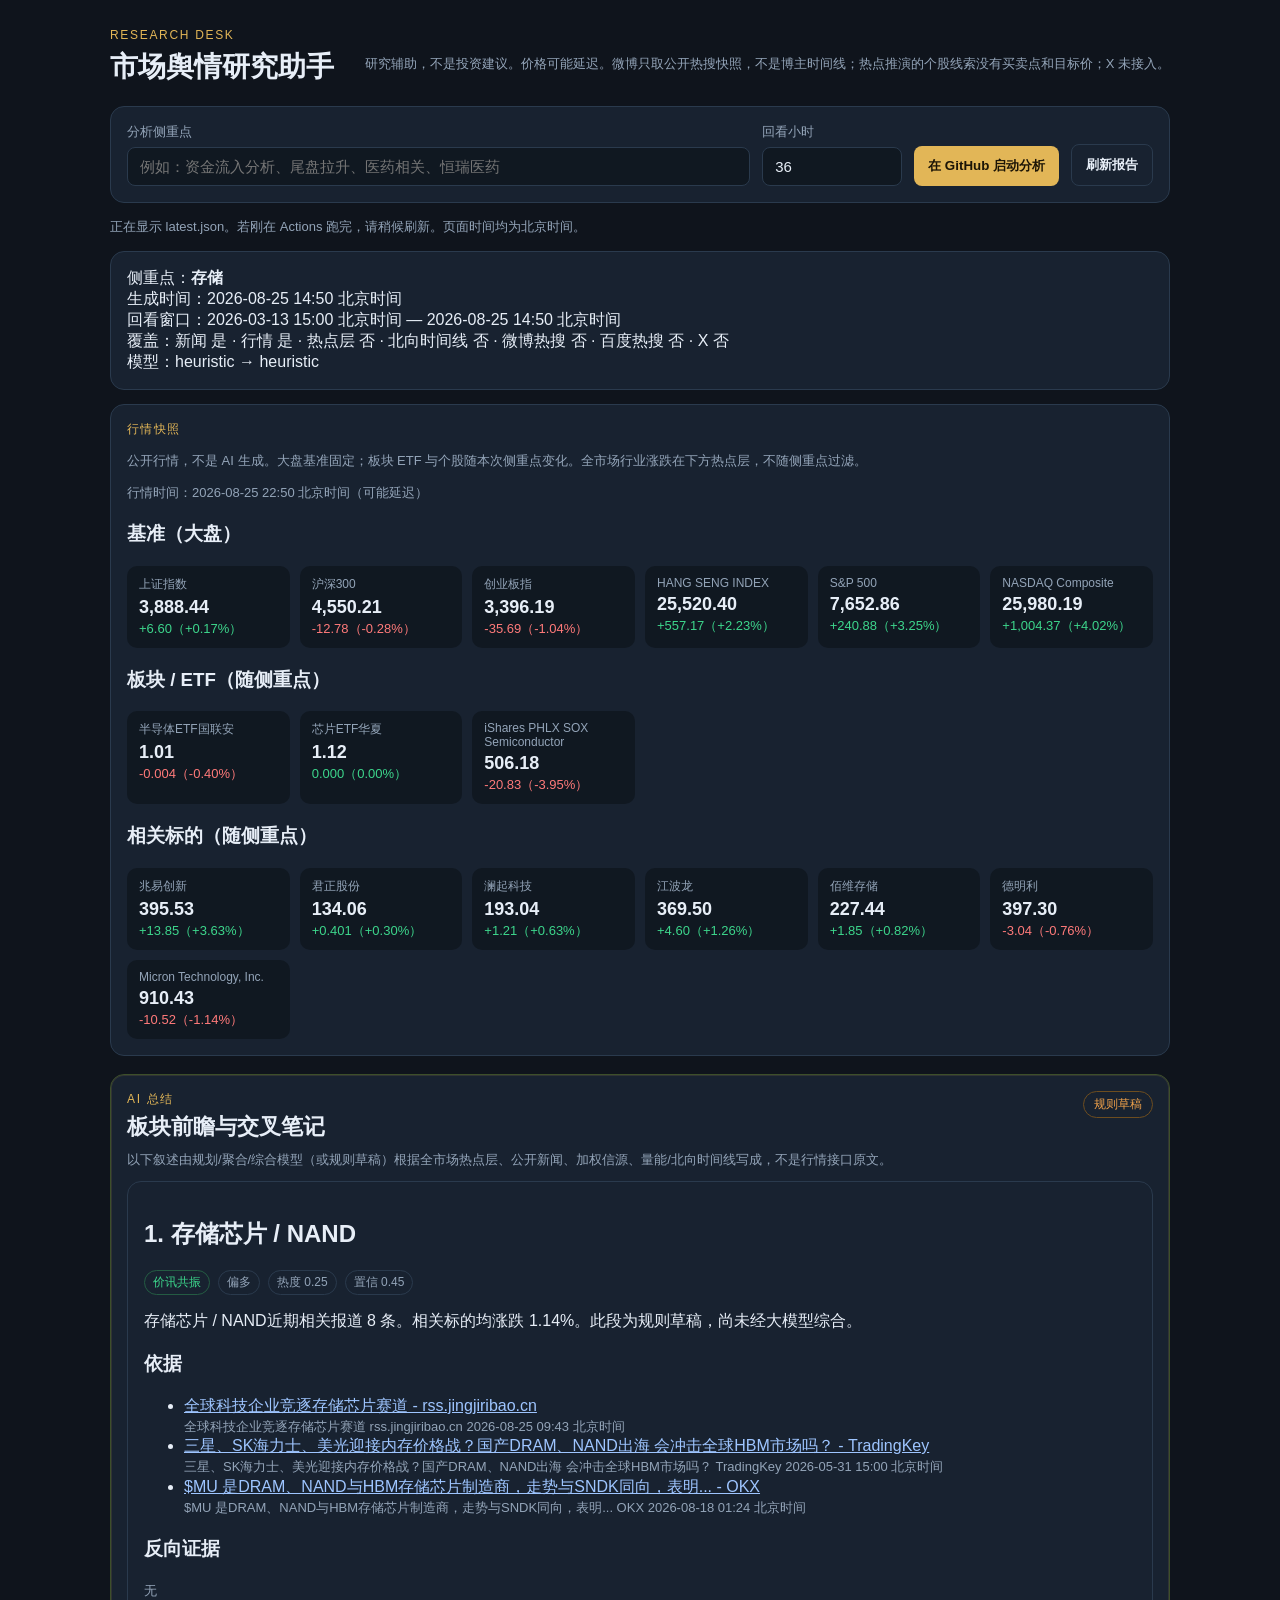
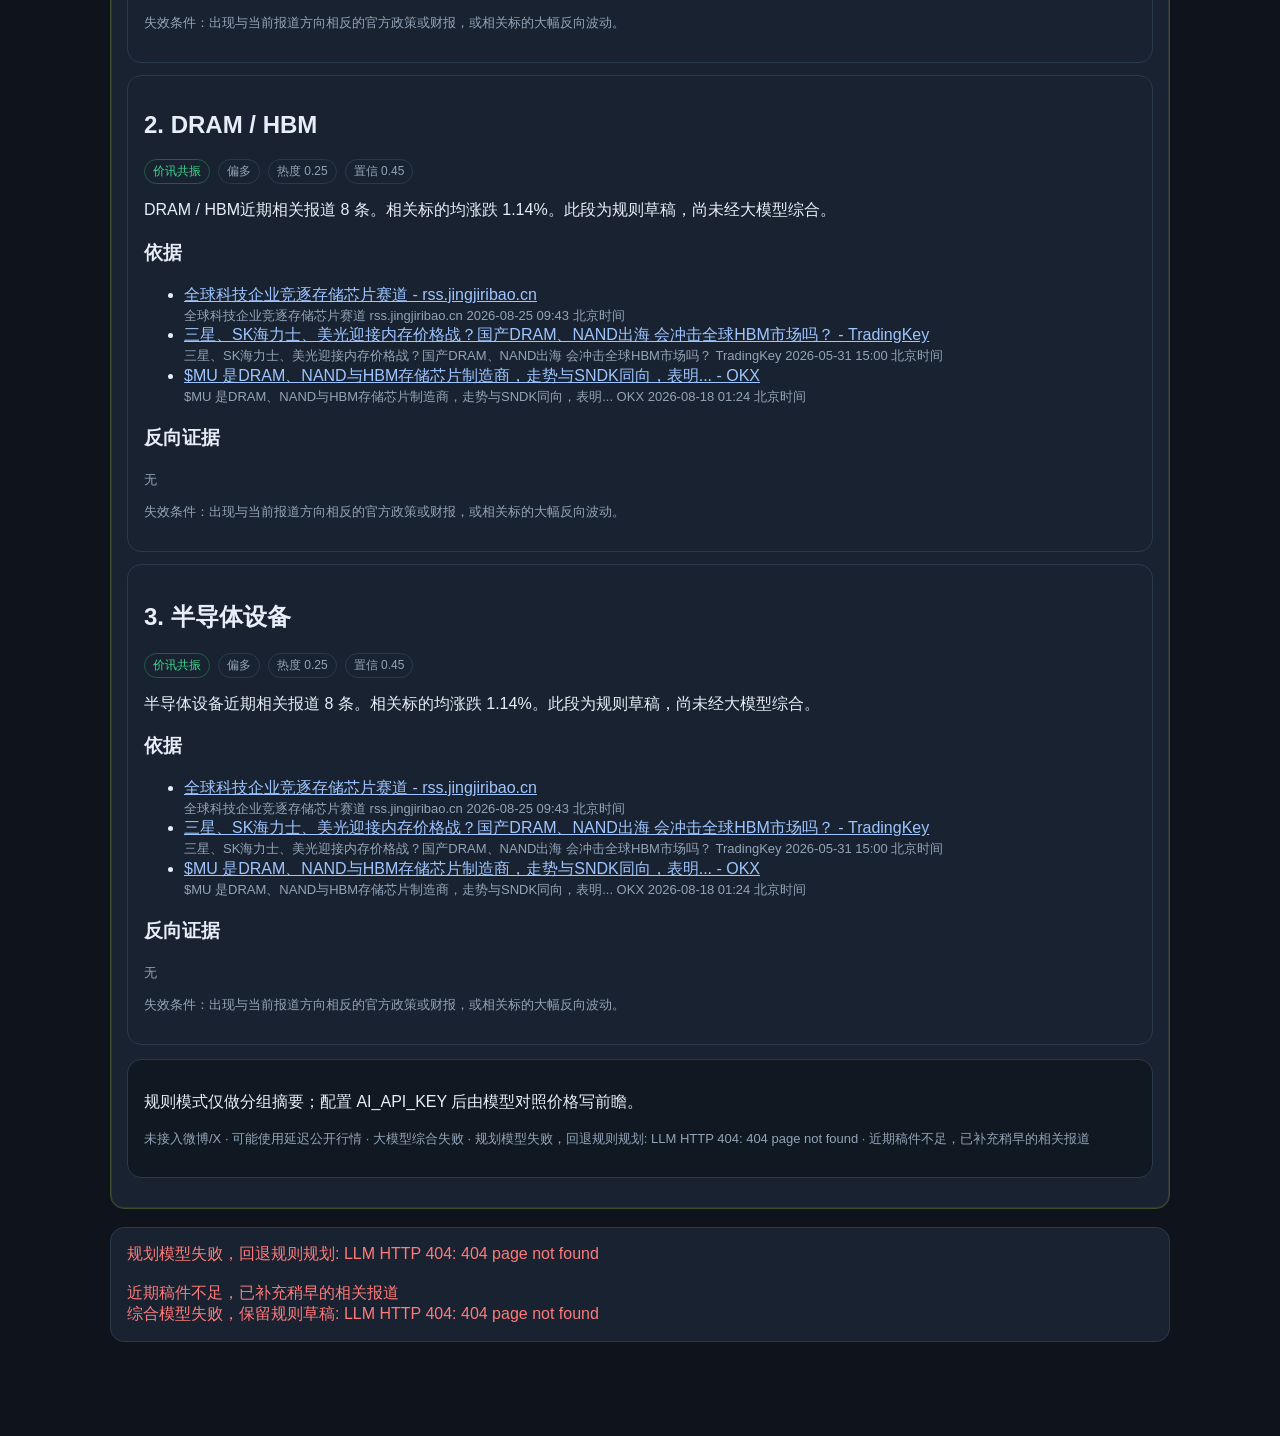
==== commit 45e3527f: "Scan all-market heat before writing the investment brief. Capture tape, capital, telegraph, Weibo, a" ====
--- a/index.html
+++ b/index.html
@@ -28,11 +28,12 @@
       <button id="reload" type="button" class="ghost">刷新报告</button>
     </section>
     <p class="hint" id="hint">
-      密钥在 GitHub Actions Secrets 中，不会出现在本页。点击后到仓库 Actions 里 Run workflow，把侧重点粘贴进去。板块 ETF 与个股随侧重点变化；大盘基准固定。新闻按官方/主流媒体/博客加权，量能与北向按时间线解读。微博热搜过滤美妆/旅游等生活噪声，重大社会热点会聚类后推演个股线索。
+      密钥在 GitHub Actions Secrets 中，不会出现在本页。点击后到仓库 Actions 里 Run workflow，把侧重点粘贴进去。每次分析先扫全市场热点（盘面、资金、电报、微博、百度），侧重点只加权，不会把其他热点藏起来。新闻按官方/主流媒体/博客加权。这是研究辅助，不是投资建议。
     </p>
 
     <section id="status" class="panel status" hidden></section>
     <section id="snapshot" class="panel snapshot" hidden></section>
+    <section id="heat" class="panel heat" hidden></section>
     <section id="pulse" class="panel pulse" hidden></section>
     <section id="hotsearch" class="panel hotsearch" hidden></section>
     <section id="aggregates" class="panel aggregates" hidden></section>
@@ -46,7 +47,7 @@
         <span id="ai-badge" class="ai-badge">—</span>
       </header>
       <p class="hint ai-summary-note">
-        以下叙述由规划/聚合/综合模型（或规则草稿）根据公开新闻、加权信源、量能/北向/情绪时间线与微博热搜写成，不是行情接口原文。
+        以下叙述由规划/聚合/综合模型（或规则草稿）根据全市场热点层、公开新闻、加权信源、量能/北向时间线写成，不是行情接口原文。
       </p>
       <div id="outlook"></div>
       <section id="notes" class="panel notes-inside"></section>
--- a/styles.css
+++ b/styles.css
@@ -78,7 +78,14 @@
 .pulse-lane { background: #101821; border-radius: 10px; padding: 12px; }
 .pulse-lane-head { display: flex; justify-content: space-between; align-items: center; gap: 8px; margin-bottom: 6px; }
 .pulse-lane h3 { margin: 0; font-size: 15px; }
-.hot-list { margin: 8px 0 0; padding-left: 22px; }
+.heat-grid { display: grid; grid-template-columns: repeat(2, 1fr); gap: 12px; }
+.heat-lane { background: #101821; border-radius: 10px; padding: 12px; }
+.heat-lane h3 { margin: 0 0 8px; font-size: 15px; }
+.heat-item { display: flex; justify-content: space-between; gap: 10px; padding: 7px 0; border-bottom: 1px solid var(--line); align-items: baseline; }
+.heat-item:last-child { border-bottom: 0; }
+.heat-item .heat-name { font-weight: 600; }
+.heat-item .heat-name a { color: #9ec5ff; }
+.heat-item .heat-meta { color: var(--muted); font-size: 12px; text-align: right; white-space: nowrap; }
 .hot-list li { margin: 8px 0; }
 .hot-word { font-weight: 600; }
 .hot-word a { color: #9ec5ff; }
@@ -105,4 +112,5 @@
   .pulse-grid { grid-template-columns: 1fr; }
   .aggregate-grid { grid-template-columns: 1fr; }
   .opportunity-grid { grid-template-columns: 1fr; }
+  .heat-grid { grid-template-columns: 1fr; }
 }
